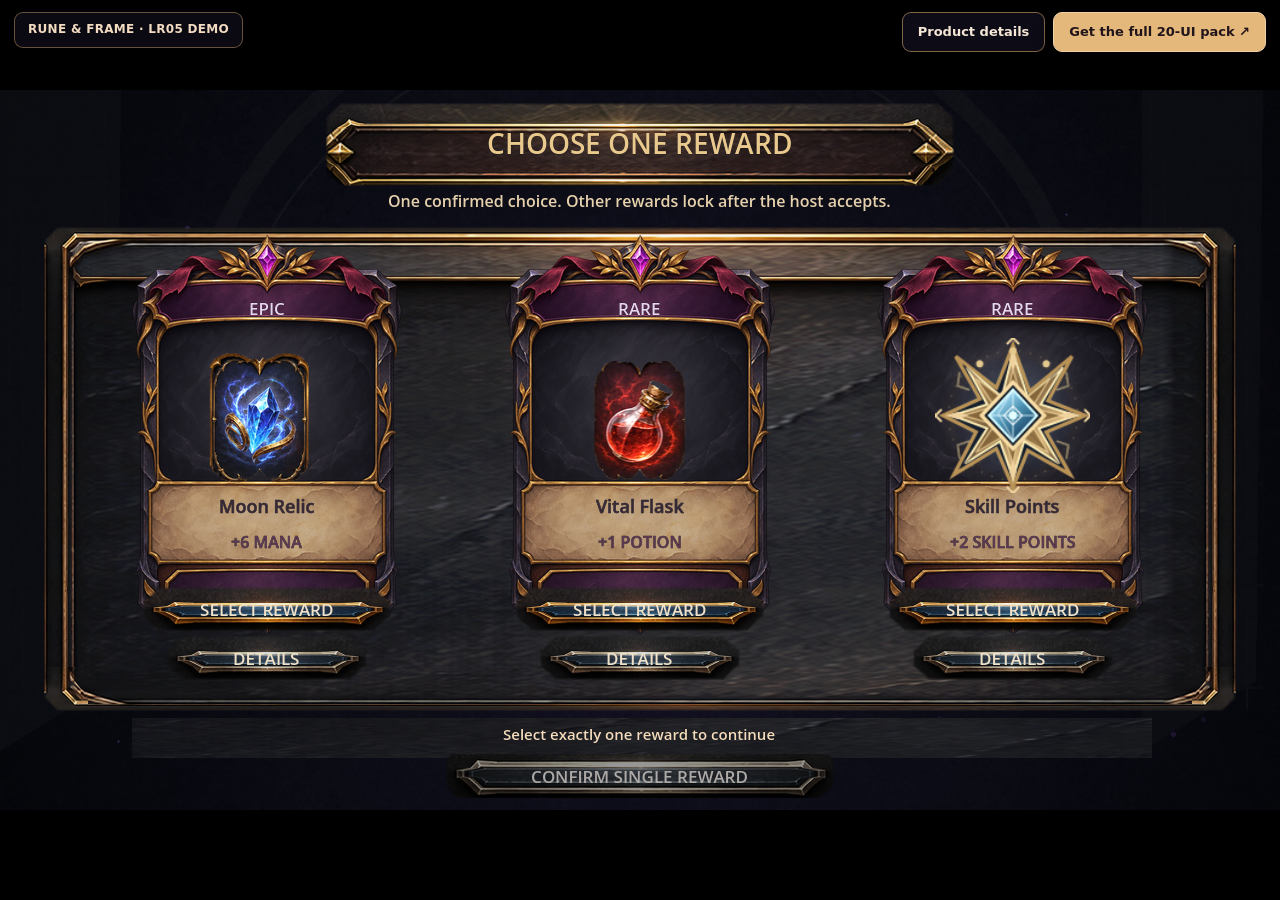
==== demo/loot-roguelite-rewards/index.html @ 96f74cd3 "Deploy genuine restricted LR05 Godot 4 web demo with shop CTA" ====
<!DOCTYPE html>
<html lang="en">
	<head>
		<meta charset="utf-8">
<meta name="description" content="Play the free LR05 Reward Selection Godot 4 UI demo in your browser. Choose one reward and try native interactive states; shop the full 20 UI collection on itch.io.">
		<meta name="viewport" content="width=device-width, user-scalable=no, initial-scale=1.0">
		<title>RUNE & FRAME | LR05 Interactive Godot 4 Demo</title>
		<style>
html, body, #canvas {
	margin: 0;
	padding: 0;
	border: 0;
}

body {
	color: white;
	background-color: black;
	overflow: hidden;
	touch-action: none;
}

#canvas {
	display: block;
}

#canvas:focus {
	outline: none;
}

#status, #status-splash, #status-progress {
	position: absolute;
	left: 0;
	right: 0;
}

#status, #status-splash {
	top: 0;
	bottom: 0;
}

#status {
	background-color: #242424;
	display: flex;
	flex-direction: column;
	justify-content: center;
	align-items: center;
	visibility: hidden;
}

#status-splash {
	max-height: 100%;
	max-width: 100%;
	margin: auto;
}

#status-splash.show-image--false {
	display: none;
}

#status-splash.fullsize--true {
	height: 100%;
	width: 100%;
	object-fit: contain;
}

#status-splash.use-filter--false {
	image-rendering: pixelated;
}

#status-progress, #status-notice {
	display: none;
}

#status-progress {
	bottom: 10%;
	width: 50%;
	margin: 0 auto;
}

#status-notice {
	background-color: #5b3943;
	border-radius: 0.5rem;
	border: 1px solid #9b3943;
	color: #e0e0e0;
	font-family: 'Noto Sans', 'Droid Sans', Arial, sans-serif;
	line-height: 1.3;
	margin: 0 2rem;
	overflow: hidden;
	padding: 1rem;
	text-align: center;
	z-index: 1;
}
		#lr-web-brand{position:fixed;z-index:600;top:12px;left:14px;max-width:42vw;padding:9px 13px;color:#f2dbc1;background:rgba(13,12,22,.90);border:1px solid rgba(221,174,111,.44);border-radius:9px;font:600 12px/1.3 system-ui, sans-serif;letter-spacing:.025em;pointer-events:none}
#lr-web-buy{position:fixed;z-index:601;top:12px;right:14px;display:flex;gap:8px;align-items:center}
#lr-web-buy a{padding:11px 15px;background:#e4b77a;border:1px solid #f0d1a8;border-radius:9px;color:#21151b;text-decoration:none;font:700 13px/1.25 system-ui,sans-serif;box-shadow:0 6px 20px #0006}
#lr-web-buy a:focus-visible{outline:3px solid #fff;outline-offset:3px}
#lr-web-buy a:hover{background:#ffdb9e}
#lr-web-buy .lr-web-back{background:rgba(15,13,24,.93);border-color:rgba(221,174,111,.55);color:#f5e6d6}
@media(max-width:690px){#lr-web-brand{font-size:10px;padding:7px;top:7px;left:7px;max-width:35vw}#lr-web-buy{top:7px;right:7px;gap:4px}#lr-web-buy a{font-size:11px;padding:7px 9px}#lr-web-buy .lr-web-back{display:none}}</style>
		<link id="-gd-engine-icon" rel="icon" type="image/png" href="index.icon.png" />
<link rel="apple-touch-icon" href="index.apple-touch-icon.png"/>

	</head>
	<body>
		<canvas id="canvas">
			Your browser does not support the canvas tag.
		</canvas>

		<noscript>
			Your browser does not support JavaScript.
		</noscript>

		<div id="status">
			<img id="status-splash" class="show-image--true fullsize--true use-filter--true" src="index.png" alt="">
			<progress id="status-progress"></progress>
			<div id="status-notice"></div>
		</div>

		<script src="index.js"></script>
		<script>
const GODOT_CONFIG = {"args":[],"canvasResizePolicy":2,"emscriptenPoolSize":8,"ensureCrossOriginIsolationHeaders":true,"executable":"index","experimentalVK":false,"fileSizes":{"index.pck":13109892,"index.wasm":39513091},"focusCanvas":true,"gdextensionLibs":[],"godotPoolSize":4};
const GODOT_THREADS_ENABLED = false;
const engine = new Engine(GODOT_CONFIG);

(function () {
	const statusOverlay = document.getElementById('status');
	const statusProgress = document.getElementById('status-progress');
	const statusNotice = document.getElementById('status-notice');

	let initializing = true;
	let statusMode = '';

	function setStatusMode(mode) {
		if (statusMode === mode || !initializing) {
			return;
		}
		if (mode === 'hidden') {
			statusOverlay.remove();
			initializing = false;
			return;
		}
		statusOverlay.style.visibility = 'visible';
		statusProgress.style.display = mode === 'progress' ? 'block' : 'none';
		statusNotice.style.display = mode === 'notice' ? 'block' : 'none';
		statusMode = mode;
	}

	function setStatusNotice(text) {
		while (statusNotice.lastChild) {
			statusNotice.removeChild(statusNotice.lastChild);
		}
		const lines = text.split('\n');
		lines.forEach((line) => {
			statusNotice.appendChild(document.createTextNode(line));
			statusNotice.appendChild(document.createElement('br'));
		});
	}

	function displayFailureNotice(err) {
		console.error(err);
		if (err instanceof Error) {
			setStatusNotice(err.message);
		} else if (typeof err === 'string') {
			setStatusNotice(err);
		} else {
			setStatusNotice('An unknown error occurred.');
		}
		setStatusMode('notice');
		initializing = false;
	}

	const missing = Engine.getMissingFeatures({
		threads: GODOT_THREADS_ENABLED,
	});

	if (missing.length !== 0) {
		if (GODOT_CONFIG['serviceWorker'] && GODOT_CONFIG['ensureCrossOriginIsolationHeaders'] && 'serviceWorker' in navigator) {
			let serviceWorkerRegistrationPromise;
			try {
				serviceWorkerRegistrationPromise = navigator.serviceWorker.getRegistration();
			} catch (err) {
				serviceWorkerRegistrationPromise = Promise.reject(new Error('Service worker registration failed.'));
			}
			// There's a chance that installing the service worker would fix the issue
			Promise.race([
				serviceWorkerRegistrationPromise.then((registration) => {
					if (registration != null) {
						return Promise.reject(new Error('Service worker already exists.'));
					}
					return registration;
				}).then(() => engine.installServiceWorker()),
				// For some reason, `getRegistration()` can stall
				new Promise((resolve) => {
					setTimeout(() => resolve(), 2000);
				}),
			]).then(() => {
				// Reload if there was no error.
				window.location.reload();
			}).catch((err) => {
				console.error('Error while registering service worker:', err);
			});
		} else {
			// Display the message as usual
			const missingMsg = 'Error\nThe following features required to run Godot projects on the Web are missing:\n';
			displayFailureNotice(missingMsg + missing.join('\n'));
		}
	} else {
		setStatusMode('progress');
		engine.startGame({
			'onProgress': function (current, total) {
				if (current > 0 && total > 0) {
					statusProgress.value = current;
					statusProgress.max = total;
				} else {
					statusProgress.removeAttribute('value');
					statusProgress.removeAttribute('max');
				}
			},
		}).then(() => {
			setStatusMode('hidden');
		}, displayFailureNotice);
	}
}());
		</script>
	<div id="lr-web-brand" aria-label="Live Godot 4 demo">RUNE &amp; FRAME · LR05 DEMO</div>
<nav id="lr-web-buy" aria-label="Shop the full asset pack"><a class="lr-web-back" href="../../products/loot-roguelite-rewards.html">Product details</a><a href="https://itch.io/s/220906/loot-roguelite-rewards-50-launch-sale" target="_blank" rel="noopener noreferrer" aria-label="View the full 20 UI kit launch sale on itch.io">Get the full 20-UI pack ↗</a></nav></body>
</html>
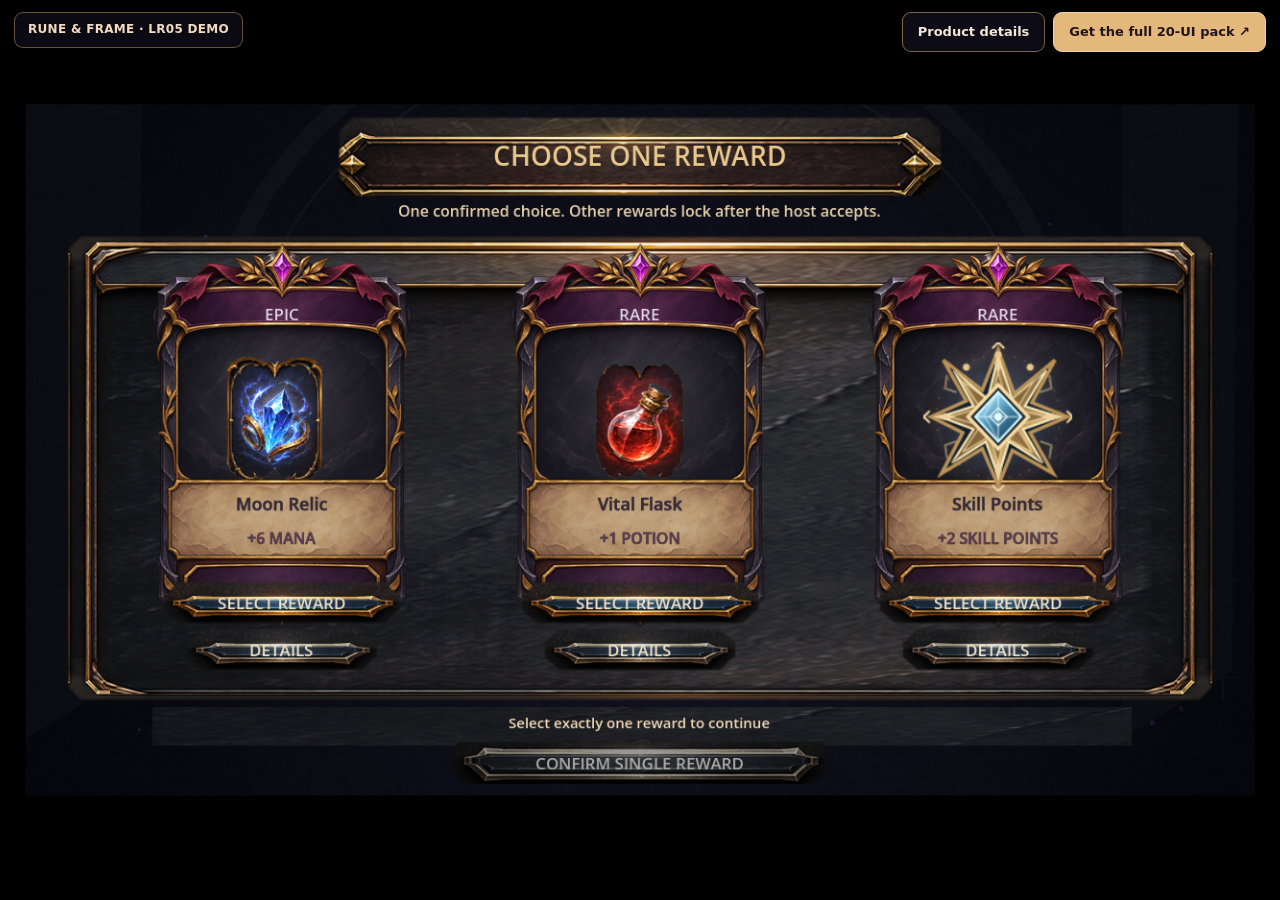
==== commit 9163b1f6: "Keep breathing room around LR05 canvas to expose confirmation button in desktop Chrome" ====
--- a/demo/loot-roguelite-rewards/index.html
+++ b/demo/loot-roguelite-rewards/index.html
@@ -96,7 +96,21 @@
 #lr-web-buy a:focus-visible{outline:3px solid #fff;outline-offset:3px}
 #lr-web-buy a:hover{background:#ffdb9e}
 #lr-web-buy .lr-web-back{background:rgba(15,13,24,.93);border-color:rgba(221,174,111,.55);color:#f5e6d6}
-@media(max-width:690px){#lr-web-brand{font-size:10px;padding:7px;top:7px;left:7px;max-width:35vw}#lr-web-buy{top:7px;right:7px;gap:4px}#lr-web-buy a{font-size:11px;padding:7px 9px}#lr-web-buy .lr-web-back{display:none}}</style>
+@media(max-width:690px){#lr-web-brand{font-size:10px;padding:7px;top:7px;left:7px;max-width:35vw}#lr-web-buy{top:7px;right:7px;gap:4px}#lr-web-buy a{font-size:11px;padding:7px 9px}#lr-web-buy .lr-web-back{display:none}}
+/* Keep LR05's native 16:9 Godot scene completely visible at desktop and smaller viewports.
+   Policy 1 retains its 1280x720 drawing buffer; CSS only scales the presentation. */
+html,body{width:100%;height:100%;overflow:hidden}
+#canvas{
+ display:block!important;
+ position:fixed!important;
+ left:50%!important;top:50%!important;
+ transform:translate(-50%,-50%)!important;
+ width:min(96vw,156.444445vh)!important;
+ width:min(96vw,156.444445dvh)!important;
+ height:auto!important;max-height:88dvh!important;
+ object-fit:contain!important;
+}
+</style>
 		<link id="-gd-engine-icon" rel="icon" type="image/png" href="index.icon.png" />
 <link rel="apple-touch-icon" href="index.apple-touch-icon.png"/>
 
@@ -118,7 +132,7 @@
 
 		<script src="index.js"></script>
 		<script>
-const GODOT_CONFIG = {"args":[],"canvasResizePolicy":2,"emscriptenPoolSize":8,"ensureCrossOriginIsolationHeaders":true,"executable":"index","experimentalVK":false,"fileSizes":{"index.pck":13109892,"index.wasm":39513091},"focusCanvas":true,"gdextensionLibs":[],"godotPoolSize":4};
+const GODOT_CONFIG = {"args":[],"canvasResizePolicy":1,"emscriptenPoolSize":8,"ensureCrossOriginIsolationHeaders":true,"executable":"index","experimentalVK":false,"fileSizes":{"index.pck":13109892,"index.wasm":39513091},"focusCanvas":true,"gdextensionLibs":[],"godotPoolSize":4};
 const GODOT_THREADS_ENABLED = false;
 const engine = new Engine(GODOT_CONFIG);
 
@@ -218,6 +232,7 @@
 			},
 		}).then(() => {
 			setStatusMode('hidden');
+			document.title = 'RUNE & FRAME | LR05 Interactive Godot 4 Demo';
 		}, displayFailureNotice);
 	}
 }());
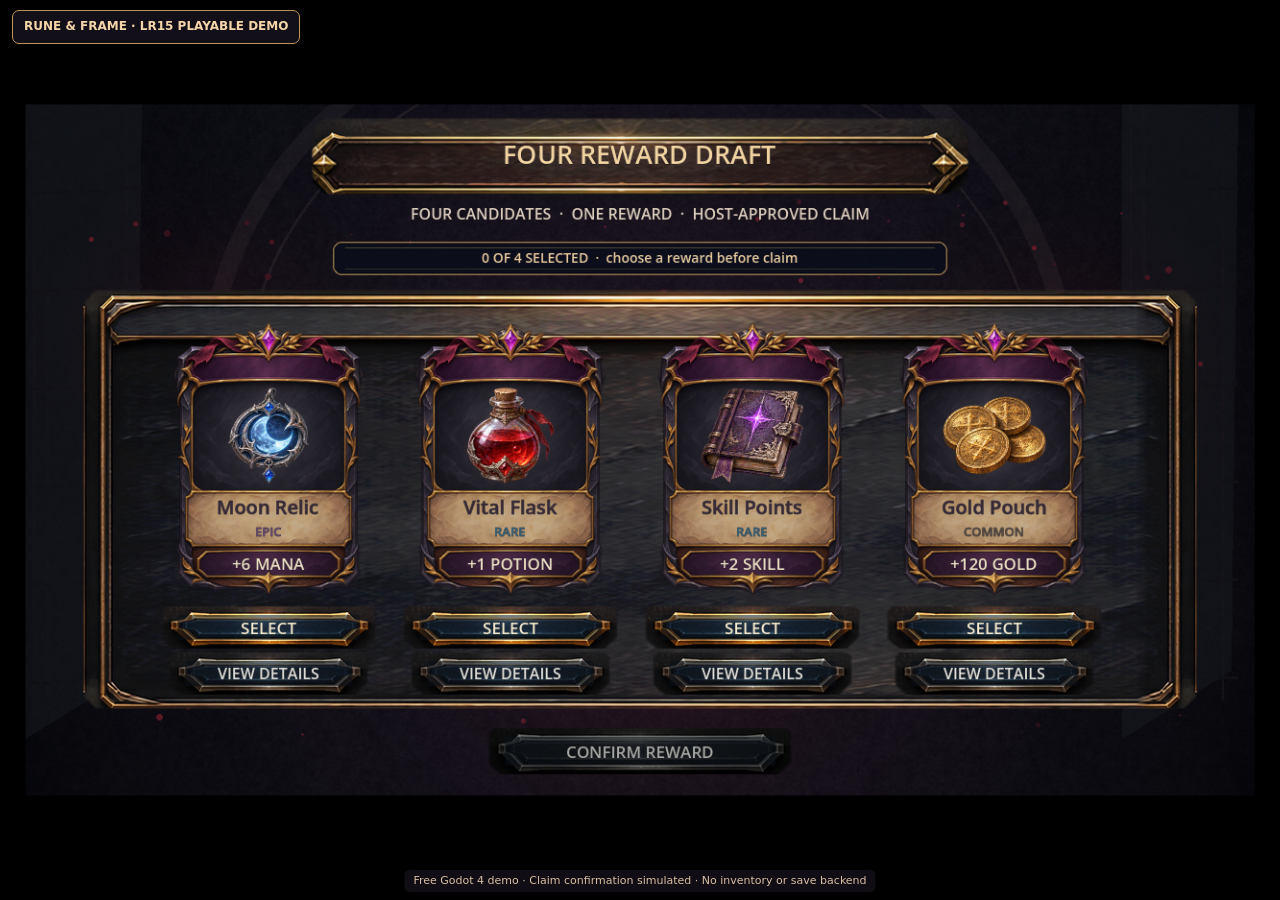
==== commit 1aa812c5: "Publish LR15 R3 playable Godot web demo at existing LR URL" ====
--- a/demo/loot-roguelite-rewards/index.html
+++ b/demo/loot-roguelite-rewards/index.html
@@ -2,9 +2,10 @@
 <html lang="en">
 	<head>
 		<meta charset="utf-8">
-<meta name="description" content="Play the free LR05 Reward Selection Godot 4 UI demo in your browser. Choose one reward and try native interactive states; shop the full 20 UI collection on itch.io.">
+		<meta name="description" content="Play LR15 Four Reward Draft, a real interactive Godot 4 demo from RUNE & FRAME Loot & Roguelite Rewards. Compare four rewards, view details and simulate a claim.">
 		<meta name="viewport" content="width=device-width, user-scalable=no, initial-scale=1.0">
-		<title>RUNE & FRAME | LR05 Interactive Godot 4 Demo</title>
+		<link rel="icon" type="image/png" href="index.png"/>
+        <title>LR15 Four Reward Draft | Interactive Godot 4 Demo | RUNE &amp; FRAME</title>
 		<style>
 html, body, #canvas {
 	margin: 0;
@@ -90,33 +91,18 @@
 	text-align: center;
 	z-index: 1;
 }
-		#lr-web-brand{position:fixed;z-index:600;top:12px;left:14px;max-width:42vw;padding:9px 13px;color:#f2dbc1;background:rgba(13,12,22,.90);border:1px solid rgba(221,174,111,.44);border-radius:9px;font:600 12px/1.3 system-ui, sans-serif;letter-spacing:.025em;pointer-events:none}
-#lr-web-buy{position:fixed;z-index:601;top:12px;right:14px;display:flex;gap:8px;align-items:center}
-#lr-web-buy a{padding:11px 15px;background:#e4b77a;border:1px solid #f0d1a8;border-radius:9px;color:#21151b;text-decoration:none;font:700 13px/1.25 system-ui,sans-serif;box-shadow:0 6px 20px #0006}
-#lr-web-buy a:focus-visible{outline:3px solid #fff;outline-offset:3px}
-#lr-web-buy a:hover{background:#ffdb9e}
-#lr-web-buy .lr-web-back{background:rgba(15,13,24,.93);border-color:rgba(221,174,111,.55);color:#f5e6d6}
-@media(max-width:690px){#lr-web-brand{font-size:10px;padding:7px;top:7px;left:7px;max-width:35vw}#lr-web-buy{top:7px;right:7px;gap:4px}#lr-web-buy a{font-size:11px;padding:7px 9px}#lr-web-buy .lr-web-back{display:none}}
-/* Keep LR05's native 16:9 Godot scene completely visible at desktop and smaller viewports.
-   Policy 1 retains its 1280x720 drawing buffer; CSS only scales the presentation. */
-html,body{width:100%;height:100%;overflow:hidden}
-#canvas{
- display:block!important;
- position:fixed!important;
- left:50%!important;top:50%!important;
- transform:translate(-50%,-50%)!important;
- width:min(96vw,156.444445vh)!important;
- width:min(96vw,156.444445dvh)!important;
- height:auto!important;max-height:88dvh!important;
- object-fit:contain!important;
-}
+		html,body{height:100%;width:100%;overflow:hidden}
+#canvas{display:block!important;position:absolute!important;left:50%!important;top:50%!important;transform:translate(-50%,-50%)!important;width:min(96vw,156.444445vh)!important;width:min(96vw,156.444445dvh)!important;height:auto!important;max-height:88dvh!important;object-fit:contain!important}
+#preview-label{position:fixed;z-index:600;left:12px;top:10px;border:1px solid #bd965c;border-radius:7px;background:#16121cdd;color:#f4d5a9;padding:8px 11px;font:600 12px/1.3 system-ui,sans-serif;pointer-events:none}
+#preview-note{position:fixed;z-index:600;bottom:8px;left:50%;transform:translateX(-50%);white-space:nowrap;border-radius:5px;background:#16121cbd;color:#d8bfa3;padding:4px 9px;font:11px/1.3 system-ui,sans-serif;pointer-events:none}
+@media(max-width:650px){#preview-label{font-size:9px;padding:4px;left:4px;top:4px}#preview-note{font-size:8px;bottom:3px}}
 </style>
-		<link id="-gd-engine-icon" rel="icon" type="image/png" href="index.icon.png" />
-<link rel="apple-touch-icon" href="index.apple-touch-icon.png"/>
-
+		
 	</head>
 	<body>
-		<canvas id="canvas">
+		<div id="preview-label">RUNE &amp; FRAME · LR15 PLAYABLE DEMO</div>
+        <div id="preview-note">Free Godot 4 demo · Claim confirmation simulated · No inventory or save backend</div>
+        <canvas id="canvas">
 			Your browser does not support the canvas tag.
 		</canvas>
 
@@ -132,7 +118,7 @@
 
 		<script src="index.js"></script>
 		<script>
-const GODOT_CONFIG = {"args":[],"canvasResizePolicy":1,"emscriptenPoolSize":8,"ensureCrossOriginIsolationHeaders":true,"executable":"index","experimentalVK":false,"fileSizes":{"index.pck":13109892,"index.wasm":39513091},"focusCanvas":true,"gdextensionLibs":[],"godotPoolSize":4};
+const GODOT_CONFIG = {"args":[],"canvasResizePolicy":1,"emscriptenPoolSize":8,"ensureCrossOriginIsolationHeaders":true,"executable":"index","experimentalVK":false,"fileSizes":{"index.pck":2362980,"index.wasm":39513091},"focusCanvas":true,"gdextensionLibs":[],"godotPoolSize":4};
 const GODOT_THREADS_ENABLED = false;
 const engine = new Engine(GODOT_CONFIG);
 
@@ -232,12 +218,11 @@
 			},
 		}).then(() => {
 			setStatusMode('hidden');
-			document.title = 'RUNE & FRAME | LR05 Interactive Godot 4 Demo';
+            document.title='RUNE & FRAME | LR15 Four Reward Draft - Playable Demo';
 		}, displayFailureNotice);
 	}
 }());
 		</script>
-	<div id="lr-web-brand" aria-label="Live Godot 4 demo">RUNE &amp; FRAME · LR05 DEMO</div>
-<nav id="lr-web-buy" aria-label="Shop the full asset pack"><a class="lr-web-back" href="../../products/loot-roguelite-rewards.html">Product details</a><a href="https://itch.io/s/220906/loot-roguelite-rewards-50-launch-sale" target="_blank" rel="noopener noreferrer" aria-label="View the full 20 UI kit launch sale on itch.io">Get the full 20-UI pack ↗</a></nav></body>
+	</body>
 </html>
 
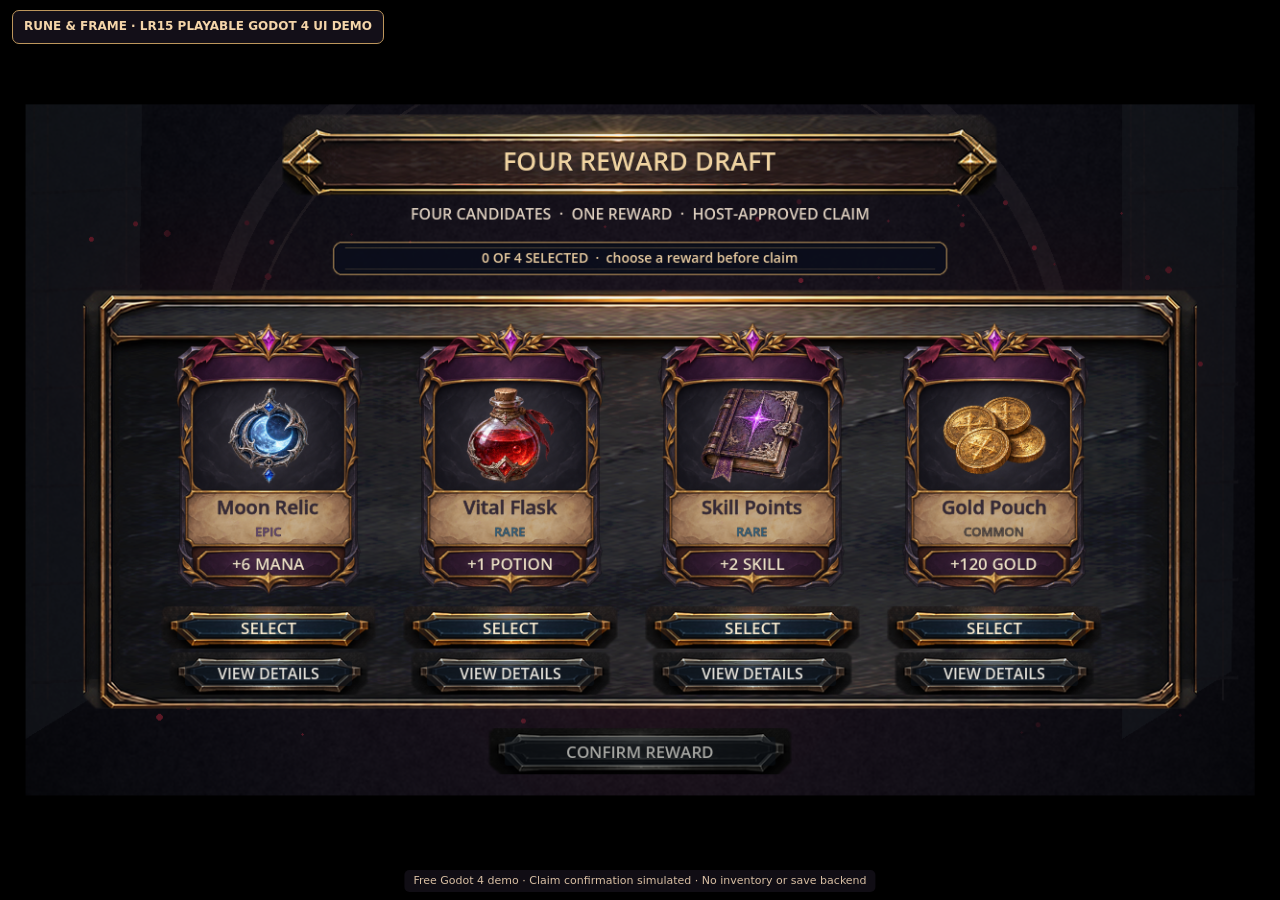
==== commit 9b078e68: "Rename LR15 demo page to Loot & Roguelite Rewards Playable Godot 4 UI Demo" ====
--- a/demo/loot-roguelite-rewards/index.html
+++ b/demo/loot-roguelite-rewards/index.html
@@ -5,7 +5,7 @@
 		<meta name="description" content="Play LR15 Four Reward Draft, a real interactive Godot 4 demo from RUNE & FRAME Loot & Roguelite Rewards. Compare four rewards, view details and simulate a claim.">
 		<meta name="viewport" content="width=device-width, user-scalable=no, initial-scale=1.0">
 		<link rel="icon" type="image/png" href="index.png"/>
-        <title>LR15 Four Reward Draft | Interactive Godot 4 Demo | RUNE &amp; FRAME</title>
+        <title>Loot &amp; Roguelite Rewards | Playable Godot 4 UI Demo</title>
 		<style>
 html, body, #canvas {
 	margin: 0;
@@ -100,7 +100,7 @@
 		
 	</head>
 	<body>
-		<div id="preview-label">RUNE &amp; FRAME · LR15 PLAYABLE DEMO</div>
+		<div id="preview-label">RUNE &amp; FRAME · LR15 PLAYABLE GODOT 4 UI DEMO</div>
         <div id="preview-note">Free Godot 4 demo · Claim confirmation simulated · No inventory or save backend</div>
         <canvas id="canvas">
 			Your browser does not support the canvas tag.
@@ -218,7 +218,7 @@
 			},
 		}).then(() => {
 			setStatusMode('hidden');
-            document.title='RUNE & FRAME | LR15 Four Reward Draft - Playable Demo';
+            document.title='Loot & Roguelite Rewards | Playable Godot 4 UI Demo';
 		}, displayFailureNotice);
 	}
 }());
